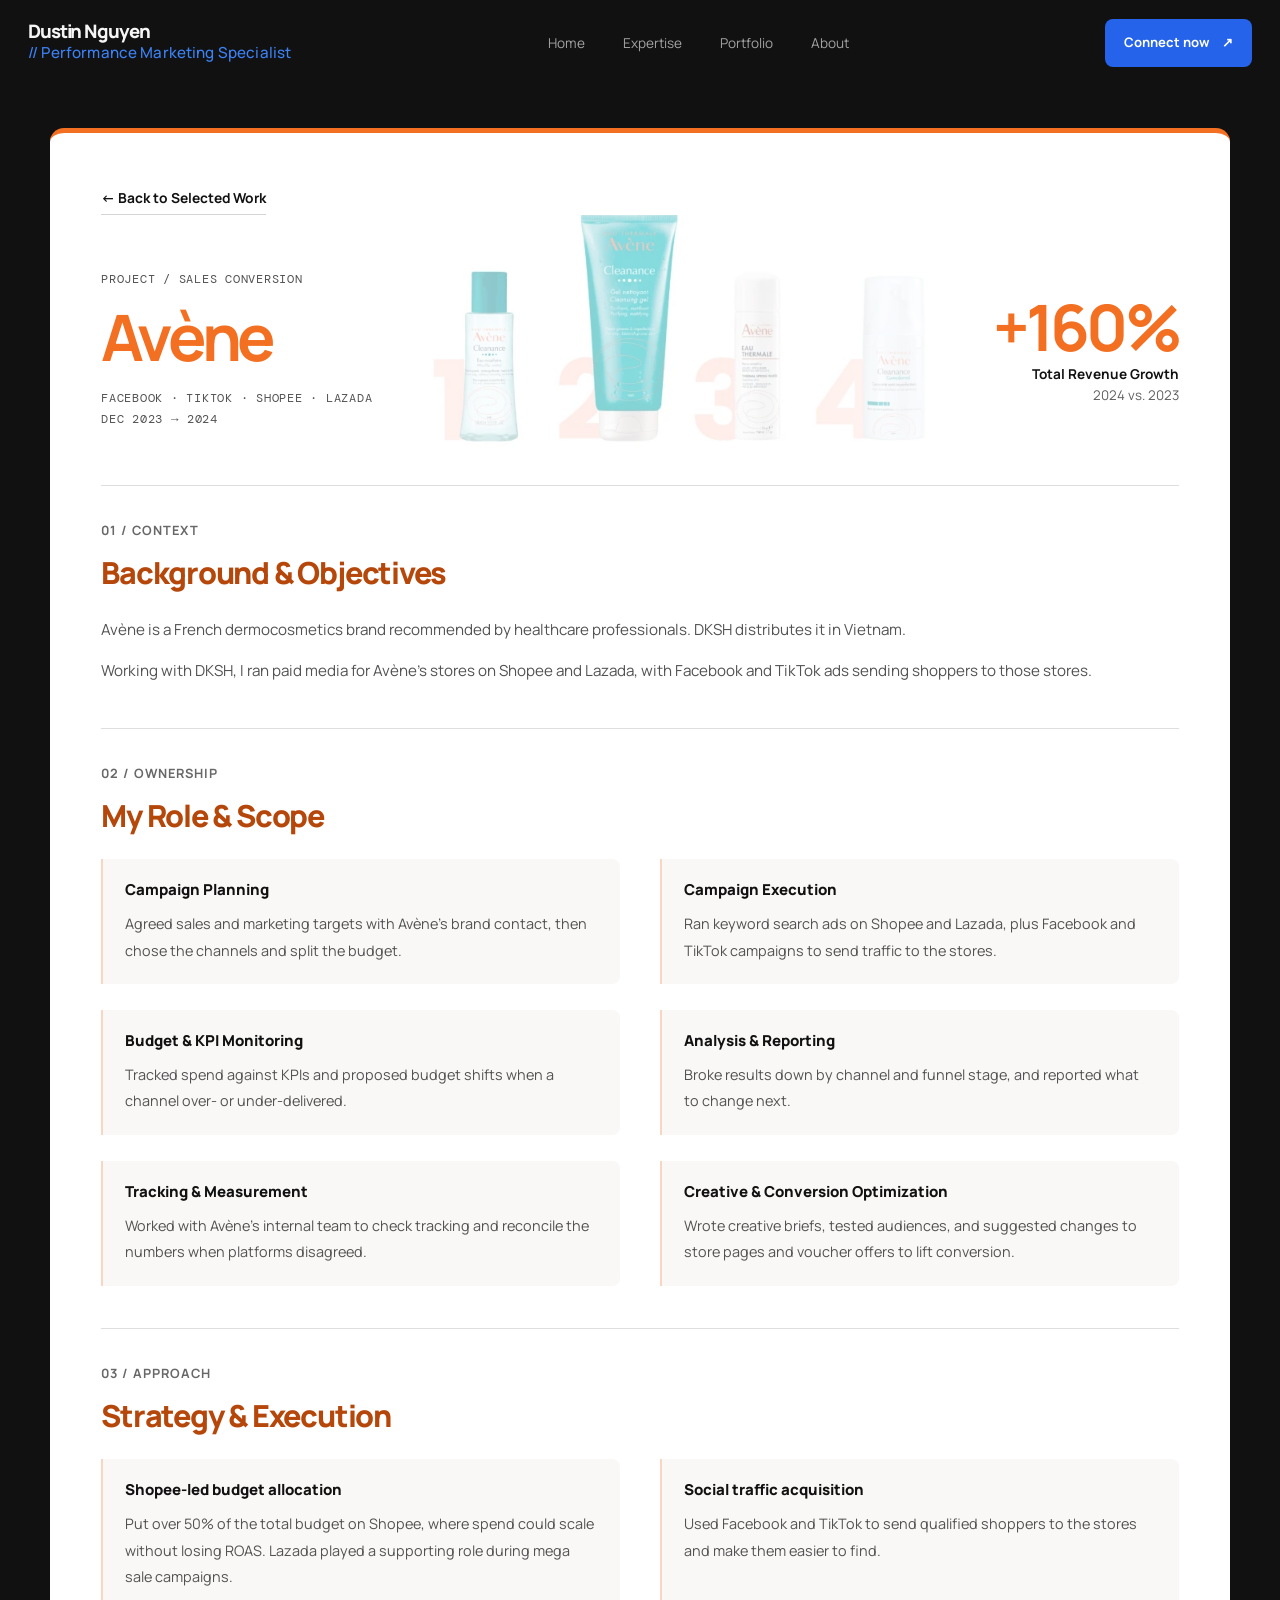
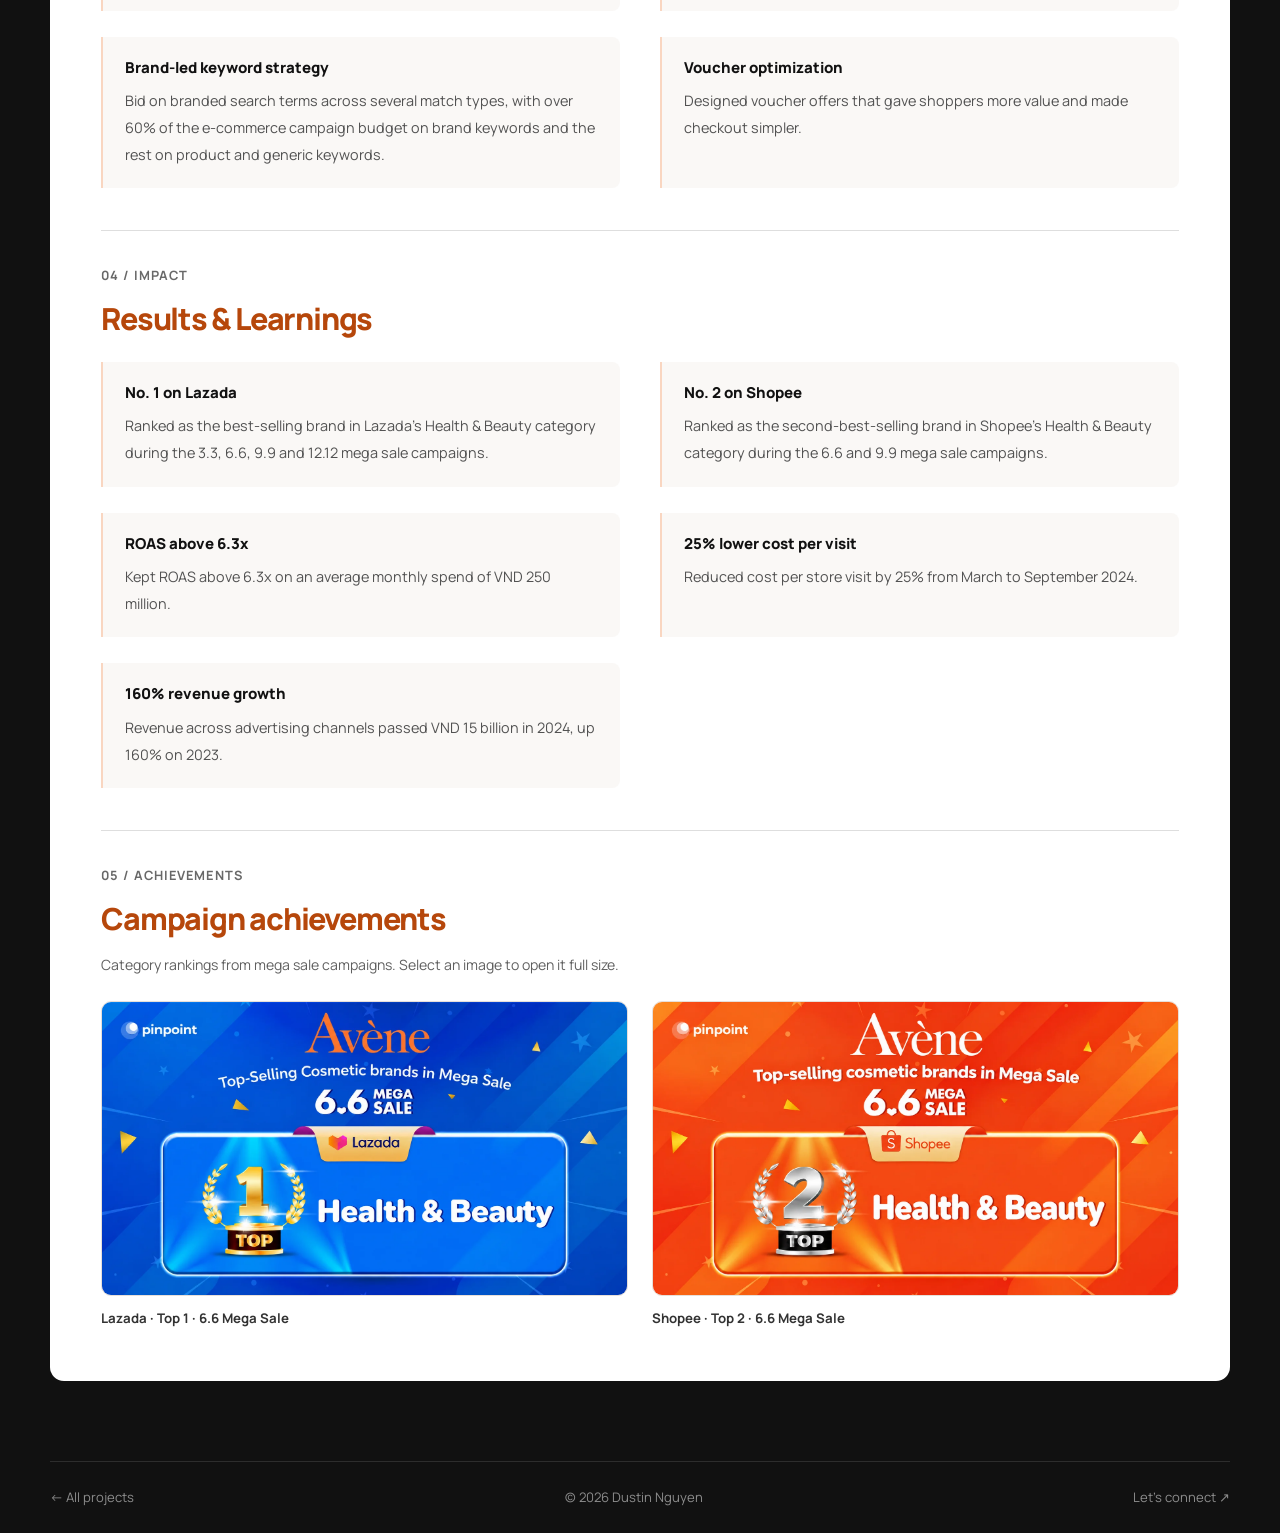
==== avene.html @ dd74b0dc "Add Upwork-safe work.html and Upwork view for case studies work.html mirrors the homepage without em" ====
<!DOCTYPE html>
<html lang="en">
<head>
  <meta charset="UTF-8" />
  <meta name="viewport" content="width=device-width, initial-scale=1.0" />
  <meta name="description" content="Avène sales conversion case study: +160% revenue growth in 2024 vs. 2023 across Facebook, TikTok, Shopee and Lazada." />
  <link rel="canonical" href="https://dustinnguyen3301.github.io/Performance-Marketing-Portfolio/avene.html" />
  <link rel="icon" href="favicon.svg" type="image/svg+xml" />
  <link rel="apple-touch-icon" href="apple-touch-icon.png" />
  <meta property="og:type" content="article" />
  <meta property="og:site_name" content="Dustin Nguyen | Performance Marketing Portfolio" />
  <meta property="og:title" content="Avène Case Study | Dustin Nguyen" />
  <meta property="og:description" content="Avène sales conversion case study: +160% revenue growth in 2024 vs. 2023 across Facebook, TikTok, Shopee and Lazada." />
  <meta property="og:url" content="https://dustinnguyen3301.github.io/Performance-Marketing-Portfolio/avene.html" />
  <meta property="og:image" content="https://dustinnguyen3301.github.io/Performance-Marketing-Portfolio/og-image.png" />
  <meta property="og:image:width" content="1200" />
  <meta property="og:image:height" content="630" />
  <meta property="og:image:alt" content="Dustin Nguyen, Performance Marketing Specialist" />
  <meta name="twitter:card" content="summary_large_image" />
  <title>Avène Case Study | Dustin Nguyen</title>
  <link rel="preconnect" href="https://fonts.googleapis.com">
  <link rel="preconnect" href="https://fonts.gstatic.com" crossorigin>
  <link href="https://fonts.googleapis.com/css2?family=DM+Mono:wght@400;500&family=Manrope:wght@400;500;600;700;800&display=swap" rel="stylesheet">
  <link rel="stylesheet" href="style.css?v=18" />
</head>
<body class="case-page">
  <header class="site-header">
    <a class="brand" href="index.html#home" aria-label="Dustin Nguyen home">
      <span class="brand-name">Dustin Nguyen</span>
      <span class="brand-role">// Performance Marketing Specialist</span>
    </a>

    <nav class="main-nav" aria-label="Main navigation">
      <a class="nav-link" href="index.html#home">Home</a>
      <a class="nav-link" href="index.html#expertise">Expertise</a>
      <a class="nav-link" href="index.html#work">Portfolio</a>
      <a class="nav-link" href="index.html#about">About</a>
    </nav>

    <a class="header-cta" href="index.html#contact">Connect now <span aria-hidden="true">↗</span></a>
    <button class="menu-toggle" aria-label="Toggle navigation" aria-expanded="false">
      <span></span><span></span>
    </button>
  </header>

<main class="section-wrap case-page-main">
<section class="case-study project-avene" id="case-avene" aria-labelledby="title-avene">
  <a class="case-back" href="index.html#work">← Back to Selected Work</a>
  <header class="case-header"><img class="avene-hero-background" src="[data-uri]" alt="" aria-hidden="true" /><div><p class="case-kicker">PROJECT / SALES CONVERSION</p><h1 id="title-avene">Avène</h1><p class="case-channels">FACEBOOK · TIKTOK · SHOPEE · LAZADA<br>DEC 2023 → 2024</p></div>
  <div class="case-result"><strong>+160%</strong><span>Total Revenue Growth</span><small>2024 vs. 2023</small></div></header>
  <div class="case-grid">
    <article><span class="case-number">01 / CONTEXT</span><h2>Background &amp; Objectives</h2>
      <p class="avene-copy">Avène is a French dermocosmetics brand recommended by healthcare professionals. DKSH distributes it in Vietnam.</p>
      <p class="avene-copy">Working with DKSH, I ran paid media for Avène’s stores on Shopee and Lazada, with Facebook and TikTok ads sending shoppers to those stores.</p>
    </article>
    <article><span class="case-number">02 / OWNERSHIP</span><h2>My Role &amp; Scope</h2>
      <dl class="project-roles">
        <div><dt>Campaign Planning</dt><dd>Agreed sales and marketing targets with Avène’s brand contact, then chose the channels and split the budget.</dd></div>
        <div><dt>Campaign Execution</dt><dd>Ran keyword search ads on Shopee and Lazada, plus Facebook and TikTok campaigns to send traffic to the stores.</dd></div>
        <div><dt>Budget &amp; KPI Monitoring</dt><dd>Tracked spend against KPIs and proposed budget shifts when a channel over- or under-delivered.</dd></div>
        <div><dt>Analysis &amp; Reporting</dt><dd>Broke results down by channel and funnel stage, and reported what to change next.</dd></div>
        <div><dt>Tracking &amp; Measurement</dt><dd>Worked with Avène’s internal team to check tracking and reconcile the numbers when platforms disagreed.</dd></div>
        <div><dt>Creative &amp; Conversion Optimization</dt><dd>Wrote creative briefs, tested audiences, and suggested changes to store pages and voucher offers to lift conversion.</dd></div>
      </dl>
    </article>
    <article><span class="case-number">03 / APPROACH</span><h2>Strategy &amp; Execution</h2>
      <dl class="project-points">
        <div><dt>Shopee-led budget allocation</dt><dd>Put over 50% of the total budget on Shopee, where spend could scale without losing ROAS. Lazada played a supporting role during mega sale campaigns.</dd></div>
        <div><dt>Social traffic acquisition</dt><dd>Used Facebook and TikTok to send qualified shoppers to the stores and make them easier to find.</dd></div>
        <div><dt>Brand-led keyword strategy</dt><dd>Bid on branded search terms across several match types, with over 60% of the e-commerce campaign budget on brand keywords and the rest on product and generic keywords.</dd></div>
        <div><dt>Voucher optimization</dt><dd>Designed voucher offers that gave shoppers more value and made checkout simpler.</dd></div>
      </dl>
    </article>
    <article><span class="case-number">04 / IMPACT</span><h2>Results &amp; Learnings</h2>
      <dl class="project-points">
        <div><dt>No. 1 on Lazada</dt><dd>Ranked as the best-selling brand in Lazada’s Health &amp; Beauty category during the 3.3, 6.6, 9.9 and 12.12 mega sale campaigns.</dd></div>
        <div><dt>No. 2 on Shopee</dt><dd>Ranked as the second-best-selling brand in Shopee’s Health &amp; Beauty category during the 6.6 and 9.9 mega sale campaigns.</dd></div>
        <div><dt>ROAS above 6.3x</dt><dd>Kept ROAS above 6.3x on an average monthly spend of VND 250 million.</dd></div>
        <div><dt>25% lower cost per visit</dt><dd>Reduced cost per store visit by 25% from March to September 2024.</dd></div>
        <div><dt>160% revenue growth</dt><dd>Revenue across advertising channels passed VND 15 billion in 2024, up 160% on 2023.</dd></div>
      </dl>
    </article>
  </div>
  <section class="achievement-section" aria-labelledby="achievement-title">
    <span class="case-number">05 / ACHIEVEMENTS</span><h2 id="achievement-title">Campaign achievements</h2>
    <p class="achievement-intro">Category rankings from mega sale campaigns. Select an image to open it full size.</p>
    <div class="achievement-grid">
      <figure class="achievement-item">
        <div class="achievement-frame">
          <a href="avene-lazada-en.webp"
             target="_blank"
             rel="noopener noreferrer">
            <img src="avene-lazada-en.webp" width="1600" height="895"
                 alt="Avène, Lazada Top 1, Health &amp; Beauty, 6.6 Mega Sale"
                 loading="lazy">
          </a>
        </div>
      <figcaption>Lazada · Top 1 · 6.6 Mega Sale</figcaption>
      </figure>

      <figure class="achievement-item">
        <div class="achievement-frame">
          <a href="avene-shopee-en.webp"
             target="_blank"
             rel="noopener noreferrer">
            <img src="avene-shopee-en.webp" width="1600" height="895"
                 alt="Avène, Shopee Top 2, Health &amp; Beauty, 6.6 Mega Sale"
                 loading="lazy">
          </a>
        </div>
        <figcaption>Shopee · Top 2 · 6.6 Mega Sale</figcaption>
    </figure>
    </div>
  </section>
</section>
</main>
<footer class="site-footer section-wrap"><a href="index.html#work">← All projects</a><span>© <span id="year">2026</span> Dustin Nguyen</span><a href="index.html#contact">Let’s connect ↗</a></footer>
  <script>
    const toggle = document.querySelector('.menu-toggle');
    const nav = document.querySelector('.main-nav');
    toggle?.addEventListener('click', () => {
      const open = nav.classList.toggle('is-open');
      toggle.setAttribute('aria-expanded', String(open));
    });
    nav?.querySelectorAll('a').forEach(link => link.addEventListener('click', () => {
      nav.classList.remove('is-open');
      toggle?.setAttribute('aria-expanded', 'false');
    }));
    document.querySelector('#year').textContent = new Date().getFullYear();
  </script>
  <script>
    // Upwork view: opened from work.html, so keep visitors on pages without contact details.
    (() => {
      let upwork = new URLSearchParams(location.search).get('view') === 'upwork';
      try { if (upwork) sessionStorage.setItem('view', 'upwork'); else upwork = sessionStorage.getItem('view') === 'upwork'; } catch (e) {}
      if (!upwork) return;
      document.querySelectorAll('a[href^="index.html"]').forEach(a => {
        const hash = a.getAttribute('href').split('#')[1] || 'home';
        if (hash === 'contact') a.remove(); else a.setAttribute('href', 'work.html#' + hash);
      });
    })();
  </script>
</body>
</html>
---- style.css ----
/* =========================================================
   Minimalist Digital Marketing Portfolio
   Palette: Monochrome + Electric Blue
   ========================================================= */
:root {
  --bg: #111111;
  --surface: #1b1b1b;
  --surface-2: #262626;
  --text: #F5F5F5;
  --muted: #A3A3A3;
  --line: rgba(245, 245, 245, .12);
  --accent: #2563EB;
  --accent-bright: #3B82F6;
  --font: "Manrope", sans-serif;
  --mono: "DM Mono", monospace;
  --container: 1180px;
  /* Case study pages (light cards) */
  --case-text: #111111;
  --case-body: #525252;
  --case-meta: #606060;
  --case-label: #686868;
  --case-strong: #333333;
  --case-line: #dedede;
  --case-tint: #fafafa;
  --case-frame-line: #e7dfd9;
}
* { box-sizing: border-box; }
html { scroll-behavior: smooth; scroll-padding-top: 90px; }
body {
  margin: 0; background: var(--bg); color: var(--text);
  font-family: var(--font); line-height: 1.65; -webkit-font-smoothing: antialiased;
}
a { color: inherit; text-decoration: none; }
button { font: inherit; }
::selection { background: var(--accent); color: #fff; }
.section-wrap { width: min(var(--container), calc(100% - 56px)); margin-inline: auto; }

/* Header */
.site-header {
  width: min(1360px, calc(100% - 56px)); margin: 0 auto;
  min-height: 86px; display: flex; align-items: center; justify-content: space-between; gap: 28px;
}
.brand { display: inline-flex; flex-direction: column; line-height: 1.15; flex-shrink: 0; }
.brand-name { font-size: 1.16rem; font-weight: 800; letter-spacing: -.06em; }
.brand-role { font-family: var(--font); font-size: 0.95rem; color: var(--accent-bright); letter-spacing: .04em; }
.main-nav { display: flex; align-items: center; gap: 8px; }
.nav-link { color: var(--muted); font-size: .85rem; padding: 10px 15px; border-radius: 9px; transition: .2s ease; }
.nav-link:hover, .nav-link.active { color: var(--text); background: var(--surface-2); }
.header-cta { display: inline-flex; align-items: center; gap: 12px; background: var(--accent); color: #fff; font-size: .82rem; font-weight: 700; padding: 13px 19px; border-radius: 8px; transition: .2s ease; }
.header-cta:hover, .button-primary:hover { background: var(--accent-bright); transform: translateY(-2px); }
.menu-toggle { display: none; background: transparent; border: 1px solid var(--line); border-radius: 8px; padding: 10px; }
.menu-toggle span { display: block; width: 20px; height: 2px; background: var(--text); margin: 4px; }

/* Hero */
.hero { min-height: 650px; display: grid; grid-template-columns: 1.08fr .92fr; align-items: center; gap: 54px; padding-block: 72px 90px; position: relative; }
.hero-content { position: relative; z-index: 1; min-width: 0; container-type: inline-size; }
.availability { display: inline-flex; align-items: center; gap: 9px; border: 1px solid rgba(37,99,235,.45); color: #93B4FF; background: rgba(37,99,235,.10); border-radius: 999px; padding: 8px 14px; font: 500 .8rem var(--mono); margin-bottom: 28px; }
.status-dot { width: 7px; height: 7px; background: var(--accent-bright); border-radius: 50%; box-shadow: 0 0 12px var(--accent); }
.eyebrow { font: 500 .78rem var(--mono); letter-spacing: .12em; color: var(--muted); margin: 0 0 18px; }
/* Font is capped by the column width (13cqi) so the headline always stays on two lines. */
.hero h1 { font-size: min(clamp(3.6rem, 7.4vw, 6.5rem), 13cqi); line-height: .99; letter-spacing: -.075em; margin: 0; font-weight: 800; }
.accent { color: var(--accent-bright); }
.hero-copy { color: var(--muted); max-width: 580px; font-size: 1rem; line-height: 1.9; margin: 28px 0 30px; }
.hero-actions { display: flex; flex-wrap: wrap; gap: 12px; }
.button { display: inline-flex; align-items: center; justify-content: center; gap: 13px; border-radius: 8px; padding: 14px 20px; font-size: .86rem; font-weight: 700; transition: .2s ease; }
.button-primary { background: var(--accent); color: #fff; }
.button-secondary { border: 1px solid var(--line); color: var(--text); }
.button-secondary:hover { background: var(--surface-2); border-color: rgba(245,245,245,.28); }
.hero-meta { display: flex; align-items: center; gap: 12px; margin-top: 45px; color: #8c8c8c; font: .74rem var(--mono); letter-spacing: .07em; }
.meta-line { height: 1px; width: 35px; background: var(--line); }

/* Experience dashboard */
.hero-visual { position: relative; min-width: 0; overflow: hidden; border: 1px solid var(--line); border-radius: 18px; background: radial-gradient(ellipse at 90% 0%, rgba(37,99,235,.20), transparent 55%), #151515; }
.visual-grid { position: absolute; inset: 0; pointer-events: none; background-image: linear-gradient(rgba(255,255,255,.035) 1px, transparent 1px), linear-gradient(90deg, rgba(255,255,255,.035) 1px, transparent 1px); background-size: 48px 48px; mask-image: linear-gradient(to bottom, black, transparent 95%); }
.experience-panel { padding: clamp(22px, 2.5vw, 34px); }
.experience-panel > :not(.visual-grid) { position: relative; z-index: 1; }
.experience-heading { display: flex; align-items: center; gap: 10px; }
.experience-heading h2 { margin: 0; font: 500 .76rem/1.6 var(--mono); letter-spacing: .09em; text-transform: uppercase; color: #b9c7e1; }
.experience-status { width: 6px; height: 6px; border-radius: 50%; background: var(--accent-bright); box-shadow: 0 0 14px #3b82f680; flex-shrink: 0; }
.experience-stats { margin: 30px 0 24px; display: grid; grid-template-columns: 1fr 1fr; }
.experience-stats dt { color: #b4b4b4; font-size: .84rem; line-height: 1.5; }
.experience-stats dd { margin: 0; font-weight: 800; letter-spacing: -.06em; line-height: 1.15; }
.experience-budget { grid-column: 1 / -1; padding-bottom: 28px; border-bottom: 1px solid var(--line); }
.experience-budget dd { display: flex; flex-wrap: wrap; align-items: baseline; gap: 8px; margin-top: 12px; }
.experience-currency { font: 500 .82rem var(--mono); letter-spacing: .02em; color: #b4b4b4; }
.experience-budget-value { font-size: clamp(3.8rem, 6vw, 5.3rem); }
.experience-plus { color: var(--accent-bright); }
.experience-period { color: #b4b4b4; font-size: .85rem; font-weight: 500; letter-spacing: 0; }
.experience-stat { min-width: 0; padding: 24px 20px 0 0; display: flex; flex-direction: column; }
.experience-stat + .experience-stat { border-left: 1px solid var(--line); padding-left: 24px; padding-right: 0; }
.experience-stat dt { min-height: 2.9em; }
.experience-stat dd { font-size: clamp(2.6rem, 4vw, 3.3rem); margin-top: 8px; }
.experience-stat p { color: var(--muted); font-size: .9rem; line-height: 1.7; margin: 10px 0 0; }
.experience-industries { display: flex; flex-wrap: wrap; gap: 7px; }
.experience-industries span { padding: 5px 9px; border: 1px solid #ffffff1f; background: #ffffff04; border-radius: 5px; color: #b4b4b4; font: .74rem/1.5 var(--mono); }
.experience-footer { display: flex; flex-wrap: wrap; justify-content: space-between; align-items: center; gap: 12px; border-top: 1px solid var(--line); padding-top: 20px; margin-top: 24px; }
.experience-footer > span { color: #8c8c8c; font: .74rem/1.8 var(--mono); letter-spacing: .02em; }
.experience-footer a { color: #93b4ff; font-size: .82rem; font-weight: 700; }
.experience-footer a:hover { text-decoration: underline; text-underline-offset: 4px; }

/* Metrics strip */
.metrics { display: grid; grid-template-columns: repeat(4, 1fr); border-block: 1px solid var(--line); padding-block: 25px; }
.metric { display: flex; align-items: center; gap: 16px; padding: 8px 20px; border-right: 1px solid var(--line); }
.metric:first-child { padding-left: 0; }.metric:last-child { border: 0; }
.metric-number { color: var(--accent-bright); font: .82rem var(--mono); }
.metric-label { color: #D4D4D4; font-size: .86rem; line-height: 1.45; }

/* Sections */
.content-section { padding-block: 120px; }
.section-heading { margin-bottom: 42px; }
.section-heading h2, .about-section h2, .contact-section h2 { font-size: clamp(2.7rem, 5vw, 4.5rem); line-height: 1.06; letter-spacing: -.07em; margin: 0; }
.section-heading-row { display: flex; justify-content: space-between; align-items: end; gap: 30px; }
.section-intro { max-width: 340px; color: var(--muted); font-size: .9rem; margin: 0 0 5px; }
.expertise-grid { display: grid; grid-template-columns: repeat(2, 1fr); gap: 14px; }
.expertise-card { position: relative; min-height: 220px; border: 1px solid var(--line); border-radius: 12px; padding: 27px; background: linear-gradient(145deg, #191919, #131313); transition: .25s ease; }
.expertise-card:hover { border-color: rgba(37,99,235,.65); transform: translateY(-3px); }
.card-index { font: .76rem var(--mono); color: var(--accent-bright); letter-spacing: .08em; }
.expertise-card h3 { font-size: 1.28rem; margin: 22px 0 8px; letter-spacing: -.04em; }
.expertise-card p { color: var(--muted); font-size: .95rem; max-width: 440px; margin: 0; }
.card-arrow { position: absolute; top: 24px; right: 26px; color: #777; }

/* Portfolio work */
.work-grid { display: grid; grid-template-columns: 1fr 1fr; gap: 18px; }
.work-card { min-width: 0; }
.work-art { min-height: 300px; border-radius: 12px; padding: 24px; display: flex; flex-direction: column; justify-content: space-between; overflow: hidden; }
.art-blue { background: var(--accent); color: #fff; }
.art-gray { background: #E5E5E5; color: #111; }
.art-kicker, .art-foot { font: .74rem var(--mono); letter-spacing: .09em; }
.art-big { font-size: clamp(2.5rem, 5vw, 4.7rem); line-height: .95; letter-spacing: -.08em; font-weight: 800; }
.art-big em { font-family: Georgia, serif; font-weight: 400; }
.art-star { float: right; font-size: 2rem; }
.work-details { display: flex; justify-content: space-between; align-items: start; gap: 18px; padding: 18px 2px; }
.work-details h3 { font-size: 1rem; margin: 0 0 4px; }.work-details p { color: var(--muted); font-size: .86rem; margin: 0; }
.work-tag { color: var(--muted); border: 1px solid var(--line); border-radius: 5px; padding: 5px 8px; white-space: nowrap; font: .72rem var(--mono); }
.note { color: #777; font-size: .82rem; margin-top: 12px; }

/* About and contact */
.about-section { display: grid; grid-template-columns: 1fr 1fr; gap: 60px; align-items: center; border-top: 1px solid var(--line); padding-block: 100px; }
.about-copy { color: var(--muted); font-size: 1rem; line-height: 1.9; max-width: 540px; }
.contact-section { text-align: center; padding-block: 100px 120px; border-top: 1px solid var(--line); }
.contact-section .eyebrow { margin-bottom: 20px; }.contact-section .button { margin-top: 30px; }
.site-footer { display: flex; justify-content: space-between; align-items: center; gap: 20px; padding-block: 25px; border-top: 1px solid var(--line); color: #8c8c8c; font-size: .82rem; }
.back-top { color: var(--muted); }.back-top:hover { color: var(--accent-bright); }

/* Responsive */
@media (max-width: 900px) {
  .site-header { gap: 14px; }
  .main-nav { gap: 0; }.nav-link { padding-inline: 10px; }
  .hero { grid-template-columns: 1fr; gap: 38px; padding-block: 60px 70px; }
  .experience-panel { width: 100%; max-width: 620px; }
  .hero h1 { font-size: min(clamp(3.7rem, 10vw, 6rem), 13cqi); }
  .metrics { grid-template-columns: repeat(2, 1fr); }
  .metric:nth-child(2) { border-right: 0; }.metric:nth-child(-n+2) { border-bottom: 1px solid var(--line); }
  .metric { padding: 18px; }.metric:first-child { padding-left: 18px; }
}
@media (max-width: 640px) {
  .section-wrap, .site-header { width: calc(100% - 36px); }
  .site-header { min-height: 72px; }
  .header-cta { display: none; }
  .menu-toggle { display: block; cursor: pointer; }
  .main-nav { display: none; position: absolute; z-index: 20; top: 65px; left: 18px; right: 18px; padding: 10px; background: #1a1a1a; border: 1px solid var(--line); border-radius: 12px; flex-direction: column; align-items: stretch; }
  .main-nav.is-open { display: flex; }.nav-link { padding: 12px; }
  .hero { padding-block: 50px 60px; gap: 32px; }
  .availability { margin-bottom: 22px; }
  .hero h1 { font-size: min(clamp(3.1rem, 14vw, 4.8rem), 13cqi); }
  .hero-copy { font-size: .9rem; margin-block: 22px; }
  .hero-meta { margin-top: 30px; font-size: .72rem; }
  .experience-panel { padding: 22px; }
  .experience-stat + .experience-stat { padding-left: 18px; }
  .metrics { width: 100%; padding-inline: 18px; }
  .metric { gap: 10px; padding: 15px 8px; }.metric:first-child { padding-left: 8px; }
  .content-section { padding-block: 78px; }
  .section-heading-row { display: block; }.section-intro { margin-top: 24px; }
  .expertise-grid, .work-grid { grid-template-columns: 1fr; }
  .expertise-card { min-height: 190px; padding: 23px; }
  .work-art { min-height: 260px; }
  .about-section { grid-template-columns: 1fr; gap: 24px; padding-block: 75px; }
  .contact-section { padding-block: 75px 90px; }
  .site-footer { flex-wrap: wrap; }.site-footer > span { order: 3; width: 100%; }
}
@media (prefers-reduced-motion: reduce) {
  html { scroll-behavior: auto; }
  *, *::before, *::after { transition-duration: .01ms !important; animation-duration: .01ms !important; }
}


/* Selected Work: categorized project rows */
.work-categories { display: flex; flex-direction: column; gap: 42px; }
.work-category { min-width: 0; }
.project-avene + .project-logitech { margin-top: 24px; }
.work-category-title {
  margin: 0 0 18px;
  color: var(--text);
  font-size: clamp(1.25rem, 2.2vw, 1.75rem);
  line-height: 1.25;
  letter-spacing: -.045em;
  font-weight: 800;
}
.project-row {
  display: grid;
  grid-template-columns: minmax(180px, 1.05fr) minmax(230px, 1.35fr) minmax(145px, .75fr) 24px;
  align-items: center;
  gap: 24px;
  min-height: 142px;
  padding: 26px 24px;
  background: #111111;
  color: #F5F5F5;
  border: 1px solid rgba(245,245,245,.09);
  border-radius: 10px;
  transition: border-color .2s ease, transform .2s ease, background .2s ease;
}
.project-row:hover { border-color: rgba(37,99,235,.65); transform: translateY(-2px); }
.project-brand { min-width: 0; }
.project-name {
  display: block;
  font-size: clamp(1.8rem, 3vw, 2.8rem);
  font-weight: 800;
  line-height: 1.05;
  letter-spacing: -.065em;
  overflow-wrap: anywhere;
}
.project-summary h4 { margin: 0 0 7px; font-size: 1.08rem; line-height: 1.35; font-weight: 800; }
.project-summary p {
  margin: 0;
  color: #A3A3A3;
  font: .78rem/1.7 var(--mono);
  letter-spacing: .06em;
}
.project-metric {
  display: flex;
  flex-direction: column;
  align-items: flex-end;
  justify-content: center;
  gap: 4px;
  min-width: 0;
  text-align: right;
}
.project-metric__value {
  font-size: clamp(2rem, 3.5vw, 3.25rem);
  font-weight: 800;
  line-height: 1;
  letter-spacing: -.065em;
  white-space: nowrap;
  color: #F5F5F5;
  font-variant-numeric: tabular-nums;
}
.project-metric__label {
  color: #A3A3A3;
  font: 600 .78rem/1.4 var(--mono);
  letter-spacing: .06em;
  text-transform: uppercase;
}
.project-metric__period { color: #737373; font-size: .8rem; line-height: 1.4; }
.project-arrow { justify-self: end; color: #F5F5F5; font-size: 1.5rem; transition: color .2s ease, transform .2s ease; }
.project-row:hover .project-arrow { color: var(--accent-bright); transform: translate(2px, -2px); }

/* Selected Work responsive behavior */
@media (max-width: 900px) {
  .project-row {
    grid-template-columns: minmax(150px, .9fr) minmax(190px, 1.2fr) minmax(120px, .7fr) 20px;
    gap: 16px;
    padding: 22px 18px;
  }
}
@media (max-width: 640px) {
  .work-categories { gap: 34px; }
  .work-category-title { margin-bottom: 14px; }
  .project-row {
    grid-template-columns: 1fr auto;
    gap: 16px 12px;
    padding: 20px;
  }
  .project-brand { grid-column: 1; grid-row: 1; }
  .project-summary { grid-column: 1 / -1; grid-row: 2; }
  .project-metric { grid-column: 1; grid-row: 3; align-items: flex-start; text-align: left; }
  .project-arrow { grid-column: 2; grid-row: 1; }
  .project-metric__value { font-size: 2.35rem; }
  .project-metric__label, .project-metric__period { text-align: left; }
}

/* Project themes, shared by the overview and case studies.
   --brand-color: brand accent (overview rows, case title, rules)
   --brand-title / --brand-heading: text-safe variants used on case pages
   --brand-rule: 25% brand tint for card left borders
   --brand-tint: card / frame background
   --frame-ratio: aspect ratio of achievement screenshots */
.project-avene { --brand-color: #F36F21; --brand-heading: #b6470b; --brand-rule: #f36f2140; --brand-tint: #faf8f6; --frame-ratio: 1677 / 938; }
.project-logitech { --brand-color: #111111; --brand-heading: #111111; --brand-rule: #11111140; --frame-ratio: 16 / 9; }
.project-homecredit { --brand-color: #E31E24; --brand-title: #b51420; --brand-heading: #b51420; --brand-rule: #e31e2440; --brand-wash: #fff5f5; --frame-ratio: 4 / 3; }
.project-row { background: #FFFFFF; color: #111111; border-color: #FFFFFF; grid-template-columns: minmax(150px,1fr) minmax(180px,1.2fr) minmax(145px,.8fr) auto; }
.project-row .project-name, .project-row .project-metric__value, .project-row .project-arrow { color: var(--brand-color); }
.project-row .project-summary p, .project-row .project-metric__label { color: var(--case-body); }
.project-row .project-metric__period { color: var(--case-meta); }
.project-row:hover { border-color: var(--brand-color); box-shadow: 0 8px 26px #0002; }
.project-arrow { display: inline-flex; align-items: center; gap: 8px; font-size: .84rem; font-weight: 800; white-space: nowrap; }
.project-arrow span { font-size: 1.15rem; }
.project-row:hover .project-arrow { color: var(--brand-color); transform: translateY(2px); }
a:focus-visible, button:focus-visible, summary:focus-visible { outline: 3px solid var(--accent); outline-offset: 5px; }
.case-studies { display: grid; gap: 36px; padding-bottom: 100px; }
.case-study { min-width: 0; background: #FFFFFF; color: var(--case-text); border-radius: 14px; padding: clamp(24px,4vw,52px); border-top: 5px solid var(--brand-color); scroll-margin-top: 24px; }
.case-back { display: inline-block; font-size: .86rem; font-weight: 700; border-bottom: 1px solid #d4d4d4; padding-bottom: 4px; }
.case-back:hover { border-color: var(--brand-color); }
.case-header { display: flex; justify-content: space-between; gap: 32px; align-items: center; padding-block: 38px 24px; }
.case-kicker, .case-channels { font: .78rem/1.7 var(--mono); letter-spacing: .06em; color: var(--case-body); }
.case-number { font: 700 .8rem/1.7 var(--font); letter-spacing: .08em; color: var(--case-label); }
.case-header h1 { color: var(--brand-title, var(--brand-color)); font-size: clamp(2.7rem,5vw,4.6rem); line-height: 1.05; letter-spacing: -.065em; margin: 10px 0 18px; overflow-wrap: anywhere; }
.case-result { display: flex; flex-direction: column; text-align: right; flex-shrink: 0; }
.case-result strong { color: var(--brand-title, var(--brand-color)); font-size: clamp(2.6rem,5vw,4.3rem); line-height: 1.1; letter-spacing: -.06em; }
.case-result span { font-size: .85rem; font-weight: 700; }
.case-result small { color: var(--case-meta); }
.case-status { background: #f5f5f5; color: var(--case-body); padding: 12px 16px; border-radius: 6px; font-size: .84rem; margin: 0 0 30px; }
.case-grid { display: grid; grid-template-columns: minmax(0, 1fr); gap: 42px; }
.case-grid article { min-width: 0; border-top: 1px solid var(--case-line); padding-top: 30px; }
.case-grid h2, .achievement-section h2 { margin: 12px 0 24px; font-size: clamp(1.4rem, 2.5vw, 1.9rem); font-weight: 800; line-height: 1.25; letter-spacing: -.04em; color: var(--brand-heading, var(--case-text)); }
.case-placeholder { color: var(--case-meta); font-size: .92rem; margin: 0; }
.case-evidence { margin-top: 30px; padding-top: 20px; border-top: 1px solid var(--case-line); }
.case-evidence summary { cursor: pointer; font-size: .9rem; font-weight: 700; }
.case-evidence p { margin-top: 16px; }
@media (max-width: 1000px) and (min-width: 641px) {
 .project-row { grid-template-columns: 1fr 1.2fr .8fr; }
 .project-arrow { grid-column: 2 / -1; justify-self: end; }
}
@media (max-width: 640px) {
 .project-row { grid-template-columns: 1fr auto; }
 .project-arrow { grid-column: 2; grid-row: 3; align-self: end; }
 .case-header { flex-direction: column; align-items: flex-start; gap: 16px; padding-top: 28px; }
 .case-result { text-align: left; }
 .case-grid { gap: 30px; }
 .case-studies { padding-bottom: 70px; }
}

/* Standalone project pages share the portfolio theme and navigation. */
.case-page-main { padding-block: 42px 80px; }
.case-page .case-study { min-height: 65vh; }
@media (max-width: 640px) { .case-page-main { padding-block: 24px 50px; } }

/* Case study content: role/approach cards, key learning, achievements. */
.project-roles, .project-points { display: grid; grid-template-columns: repeat(2, minmax(0, 1fr)); gap: 26px 40px; margin: 0; }
.project-roles > div, .project-points > div { min-width: 0; padding: 20px 22px; background: var(--brand-tint, var(--case-tint)); border-left: 2px solid var(--brand-rule); border-radius: 0 8px 8px 0; }
.project-roles dt, .project-points dt { color: var(--case-text); font-size: .94rem; font-weight: 800; line-height: 1.5; }
.project-roles dd, .project-points dd { color: var(--case-body); font-size: .9rem; line-height: 1.85; margin: 9px 0 0; }
.project-homecredit .project-points > div:last-child:nth-child(odd) { grid-column: 1 / -1; }
.key-learning { margin: 26px 0 0; padding: 18px 22px; background: var(--brand-wash); border-left: 3px solid var(--brand-heading); border-radius: 0 8px 8px 0; color: var(--case-strong); font-size: .92rem; line-height: 1.8; }
.key-learning strong { color: var(--brand-heading); }
.achievement-section { border-top: 1px solid var(--case-line); padding-top: 30px; margin-top: 42px; }
.achievement-intro { font-size: .88rem; line-height: 1.8; color: var(--case-meta); margin: -10px 0 24px; }
.achievement-grid { display: grid; grid-template-columns: repeat(2, minmax(0, 1fr)); gap: 28px; align-items: start; width: 100%; }
@media (min-width: 641px) { .project-avene .achievement-grid { gap: 24px; } }
.achievement-item { min-width: 0; margin: 0; }
.achievement-item figcaption { margin-top: 12px; font-size: .83rem; font-weight: 700; color: var(--case-strong); }
.achievement-frame { position: relative; aspect-ratio: var(--frame-ratio); background: var(--brand-tint, var(--case-tint)); border: 1px solid var(--case-frame-line); border-radius: 10px; overflow: hidden; }
.achievement-frame a { position: absolute; inset: 0; display: block; }
/* Avène screenshots are centred in a grid frame (keeps their original pixel rendering). */
.project-avene .achievement-frame { display: grid; place-items: center; }
.project-avene .achievement-frame a { position: static; width: 100%; height: 100%; }
.achievement-frame a:focus-visible { outline-offset: -3px; } /* the frame clips overflow, so draw the ring inside */
.achievement-frame img { display: block; width: 100%; height: 100%; object-fit: contain; }
@media (max-width: 640px) {
  .project-roles, .project-points, .achievement-grid { grid-template-columns: minmax(0, 1fr); gap: 18px; }
  .project-logitech .achievement-grid { gap: 28px; }
  .project-roles > div, .project-points > div { padding: 18px; }
}

/* Avène: justified intro copy and the faded hero image behind the case header. */
.project-avene .avene-copy { max-width: none; color: var(--case-body); font-size: .95rem; line-height: 1.9; margin: 12px 0 0; text-align: justify; hyphens: auto; }
.project-avene .case-header { position: relative; isolation: isolate; overflow: hidden; min-height: 270px; padding: 36px 0; }
.project-avene .case-header > div { position: relative; z-index: 1; }
.project-avene .avene-hero-background { position: absolute; z-index: -1; pointer-events: none; width: 560px; max-width: none; height: auto; left: 55%; top: -120px; transform: translateX(-50%); clip-path: inset(0 0 37% 0); opacity: .55; }
.project-avene .case-header::after { content: ""; position: absolute; z-index: 0; inset: 0; pointer-events: none; background: linear-gradient(90deg, rgba(255,255,255,.9), rgba(255,255,255,.12) 40%, rgba(255,255,255,.12) 60%, rgba(255,255,255,.9)); }
@media (max-width: 640px) {
  .project-avene .avene-copy { text-align: left; }
  .project-avene .case-header { min-height: 300px; padding: 28px 0; }
  .project-avene .avene-hero-background { width: 440px; top: -50px; opacity: .14; }
}

/* Contact information and native modal chooser. */
.contact-intro { color: var(--muted); max-width: 480px; margin: 24px auto 0; font-size: .9rem; }
.contact-grid { display: grid; grid-template-columns: repeat(3, minmax(0,1fr)); gap: 14px; margin-top: 40px; text-align: left; }
.contact-card, .contact-option { min-width: 0; border: 1px solid var(--line); border-radius: 12px; padding: 24px; background: var(--surface); display: flex; flex-direction: column; gap: 12px; }
.contact-label { font: .76rem/1.6 var(--mono); letter-spacing: .08em; color: #93b4ff; }
.contact-card a, .contact-option a { font-size: .95rem; font-weight: 700; overflow-wrap: anywhere; }
.contact-card a:hover, .contact-option a:hover { color: #93b4ff; text-decoration: underline; text-underline-offset: 4px; }
.contact-card small, .contact-option small { color: var(--muted); font-size: .82rem; }
[data-pending] { color: var(--muted); font-size: .9rem; }
.contact-trigger { border: 0; cursor: pointer; }
.contact-dialog { width: min(560px, calc(100% - 36px)); max-height: calc(100dvh - 48px); overflow-y: auto; background: #151515; color: var(--text); border: 1px solid #ffffff29; border-radius: 18px; padding: 32px; text-align: left; box-shadow: 0 24px 90px #0008; }
.contact-dialog::backdrop { background: #000b; backdrop-filter: blur(5px); }
.contact-dialog h3 { font-size: clamp(1.5rem,4vw,2rem); line-height: 1.2; letter-spacing: -.04em; margin: 0; max-width: 390px; }
.contact-dialog #dialog-copy { color: var(--muted); font-size: .87rem; }
.dialog-close { position: absolute; right: 14px; top: 10px; border: 0; background: transparent; color: var(--muted); cursor: pointer; font-size: 1.7rem; padding: 0 8px; }
.contact-options { display: grid; gap: 12px; margin-top: 24px; }
.contact-dialog .eyebrow { padding-right: 25px; }
[hidden] { display: none !important; }
@media (max-width: 640px) { .contact-grid { grid-template-columns: 1fr; gap: 12px; margin-top: 28px; } .contact-dialog { padding: 28px 22px; } }

/* Contact refinement: quiet typography and three aligned information rows. */
.contact-section h2 { font-size: clamp(2.5rem,5vw,4rem); }
.contact-grid { display: flex; flex-direction: column; max-width: 640px; margin: 36px auto 0; gap: 0; }
.contact-card { display: grid; grid-template-columns: 100px minmax(0,1fr) auto; align-items: baseline; gap: 12px; padding: 19px 0; background: transparent; border: 0; border-bottom: 1px solid var(--line); border-radius: 0; }
.contact-card .contact-label { color: var(--muted); font-size: .76rem; }
.contact-card a { font-size: .9rem; font-weight: 500; line-height: 1.7; }
.contact-card small { font-size: .78rem; }
.contact-section .contact-trigger { margin-top: 32px; }
@media (max-width: 640px) {
 .contact-card { grid-template-columns: 76px minmax(0,1fr); gap: 8px 12px; padding-block: 17px; }
 .contact-card a { font-size: .8rem; }
 .contact-card small { grid-column: 2; }
}

/* About: portrait on the left, headline and biography on the right. */
.about-section { grid-template-columns: minmax(0,.65fr) minmax(0,1.35fr); gap: clamp(32px,5vw,72px); }
.about-portrait { position: relative; margin: 0; width: 100%; max-width: 440px; aspect-ratio: 4 / 5; border: 1px solid var(--line); border-radius: 16px; overflow: hidden; background: radial-gradient(ellipse at 50% 20%, #2563eb22, transparent 70%), #191919; }
.about-photo { width: 100%; height: 100%; display: block; object-fit: cover; object-position: center 35%; }
.portrait-placeholder { position: absolute; inset: 0; height: 100%; display: flex; flex-direction: column; align-items: center; justify-content: center; gap: 16px; color: var(--muted); font: .7rem var(--mono); }
.portrait-monogram { color: #3b82f655; font: 800 clamp(5rem,12vw,9rem)/1 var(--font); letter-spacing: -.08em; }
.about-content { min-width: 0; container-type: inline-size; }
/* Capped by the column width so "Responsibility · Integrity · Resilience" stays on one line on desktop. */
.about-section .about-content h2 { font-size: min(clamp(1.8rem,3.65vw,3rem), 6.3cqi); font-weight: 800; line-height: 1.14; letter-spacing: -.06em; }
.about-content .about-copy { margin: 26px 0 0; font-size: .97rem; line-height: 1.95; }
@media (max-width: 760px) {
 .about-section { grid-template-columns: 1fr; gap: 32px; }
 .about-portrait { max-width: 400px; }
 .about-section .about-content h2 { font-size: clamp(1.8rem,6.8vw,3rem); }
}

/* Academic background and featured certifications. */
.credentials-section { padding-bottom: 90px; display: grid; gap: 64px; }
.credentials-section h2 { margin: 0; font-size: clamp(1.9rem,3vw,2.5rem); line-height: 1.15; letter-spacing: -.05em; font-weight: 800; }
.credentials-section .eyebrow { margin-bottom: 12px; }
.education-card { display: flex; gap: 24px; align-items: center; padding: 28px; border: 1px solid var(--line); border-radius: 12px; margin-top: 26px; background: #171717; }
.education-mark { width: 72px; height: 72px; flex-shrink: 0; display: grid; place-items: center; color: #93b4ff; background: #2563eb15; border: 1px solid #3b82f640; border-radius: 12px; font: 700 1rem var(--mono); }
.credentials-section h3 { margin: 0; font-size: 1.1rem; line-height: 1.4; letter-spacing: -.025em; }
.education-card p { color: #d4d4d4; margin: 8px 0; font-size: .9rem; }
.credential-meta { display: block; font: .78rem/1.7 var(--mono); color: var(--muted); }
.certification-grid { display: grid; grid-template-columns: repeat(2,minmax(0,1fr)); gap: 18px; margin-top: 26px; }
.certification-card { min-width: 0; padding: 28px; border: 1px solid var(--line); border-radius: 12px; background: linear-gradient(145deg,#191919,#131313); }
.credential-tag { display: block; color: #93b4ff; font: .74rem/1.6 var(--mono); letter-spacing: .06em; margin-bottom: 28px; }
.certification-card p { margin: 9px 0 16px; color: var(--muted); font-size: .9rem; }
.more-certifications { margin-top: 24px; }
.more-certifications summary { list-style: none; cursor: pointer; width: fit-content; display: flex; gap: 22px; align-items: center; border: 1px solid var(--line); border-radius: 8px; padding: 12px 18px; color: var(--text); font-size: .8rem; font-weight: 700; }
.more-certifications summary::-webkit-details-marker { display: none; }
.more-certifications summary:hover { background: var(--surface-2); border-color: #ffffff45; }
.less-label { display: none; }
.more-certifications[open] .less-label { display: inline; }
.more-certifications[open] .more-label { display: none; }
.expand-icon { color: #93b4ff; font-size: 1.2rem; line-height: 1; }
.more-certifications[open] .expand-icon { transform: rotate(45deg); }
.additional-certifications { margin-top: 24px; border-top: 1px solid var(--line); }
.certification-entry { padding: 20px 0; border-bottom: 1px solid var(--line); }
.certification-entry h3 { font-size: .95rem; }
.certification-entry p { margin: 6px 0 0; font-size: .86rem; color: var(--muted); }
.credential-link { display: inline-block; color: #93b4ff; font: .8rem/1.7 var(--mono); letter-spacing: .02em; border-bottom: 1px solid transparent; transition: border-color .2s, color .2s; }
.credential-link:hover, .credential-link:focus-visible { color: #fff; border-bottom-color: currentColor; }
.certification-entry .credential-link { margin-top: 10px; }
@media (max-width:640px) { .credentials-section { gap: 44px; padding-bottom: 65px; } .education-card { padding: 22px; align-items: flex-start; gap: 16px; } .education-mark { width: 48px; height: 48px; font-size: .75rem; } .credentials-section h3 { font-size: 1rem; } .certification-grid { grid-template-columns: 1fr; gap: 14px; } .certification-card { padding: 24px; } }
/* Nhãn WHAT I DO, SELECTED WORK, ABOUT ME... */
.eyebrow {
  font-family: var(--font); /* Manrope: font không chân */
  font-size: 1.1rem;
  font-weight: 700;
  line-height: 1.5;
  letter-spacing: 0.055em;
}

/* Chức danh dưới tên Dustin Nguyen */
.brand-role {
  font-family: var(--font);
  font-size: 0.95rem;
  font-weight: 500;
  line-height: 1.5;
  letter-spacing: 0.01em;
}

/* Kích thước trên điện thoại */
@media (max-width: 640px) {
  .eyebrow {
    font-size: 1rem;
  }

  .brand-role {
    font-size: 0.78rem;
    max-width: 250px;
  }
}
.section-heading .eyebrow {
  font-family: "Manrope", sans-serif;
  font-size: 1.35rem; /* khoảng 22px */
  font-weight: 700;
  line-height: 1.5;
  letter-spacing: 0.04em;
  color: #b4b4b4;
}
.experience-industries {
  display: flex;
  flex-wrap: wrap;
  gap: 7px;
}
.work-category h3.work-category-title {
  font-family: "Manrope", sans-serif;
  font-size: 28px;
  font-weight: 800;
  line-height: 1.3;
  letter-spacing: -0.04em;
  text-transform: none;
  margin: 0 0 20px;
}

.work-category h3.work-category-title--finance {
  margin-top: 48px;
}
.project-homecredit + .project-homecredit {
  margin-top: 40px;
}

@media (max-width: 640px) {
  .project-homecredit + .project-homecredit {
    margin-top: 24px;
  }
}

/* ===== Homepage v2: hero intro, CTAs, results, platform strip, services, process, motion ===== */

/* 1 + 8: hero CTAs */
.button { cursor: pointer; border: 0; font-family: inherit; }
.button-secondary { border: 1px solid var(--line); background: transparent; }
.button-primary:hover { background: var(--accent-bright); }
.button-ghost { color: #b4b4b4; padding-inline: 8px; background: transparent; }
.button-ghost:hover { color: var(--text); }
.dialog-cv { margin-top: 18px; }

/* 2: headline results inside the experience panel */
.experience-results { margin: 0 0 22px; padding-top: 22px; border-top: 1px solid var(--line); }
.experience-results__label { margin: 0 0 12px; color: #b4b4b4; font-size: .84rem; }
.experience-results__grid { display: grid; grid-template-columns: repeat(3, 1fr); gap: 8px; }
.result-chip { display: flex; flex-direction: column; gap: 4px; padding: 12px; border: 1px solid #ffffff1f; border-radius: 10px; background: #ffffff05; transition: .2s ease; }
.result-chip:hover { border-color: rgba(59,130,246,.6); background: rgba(37,99,235,.08); }
.result-chip__value { font-size: clamp(1.4rem, 2.2vw, 1.8rem); font-weight: 800; letter-spacing: -.05em; color: var(--text); }
.result-chip__label { font: .68rem/1.4 var(--mono); color: #9a9a9a; letter-spacing: .02em; }
.result-chip__metric, .result-chip__brand { display: block; white-space: nowrap; }
.experience-stats { margin-bottom: 0; }
.experience-stat { padding-bottom: 22px; }

/* 6: platform strip */
.platform-strip { border-block: 1px solid var(--line); overflow: hidden; padding-block: 18px; mask-image: linear-gradient(90deg, transparent, #000 8%, #000 92%, transparent); }
.platform-track { display: flex; width: max-content; animation: platform-scroll 38s linear infinite; }
.platform-strip:hover .platform-track { animation-play-state: paused; }
.platform-list { display: flex; gap: 44px; padding: 0 22px; margin: 0; list-style: none; }
.platform-list li { font: 500 .86rem var(--mono); letter-spacing: .08em; color: #8c8c8c; text-transform: uppercase; white-space: nowrap; }
.platform-list li::before { content: "◆"; color: var(--accent-bright); font-size: .55rem; margin-right: 14px; vertical-align: 2px; }
.platform-list li.is-tool { color: #93b4ff; }
@keyframes platform-scroll { to { transform: translateX(-50%); } }

/* 4: service cards */
.service-card { display: flex; flex-direction: column; }
.service-label { margin: 22px 0 8px !important; font: .72rem var(--mono) !important; color: #8c8c8c !important; letter-spacing: .1em; text-transform: uppercase; }
.service-list { margin: 0; padding: 0; list-style: none; display: grid; gap: 6px; }
.service-list li { color: #d4d4d4; font-size: .92rem; padding-left: 18px; position: relative; }
.service-list li::before { content: "→"; position: absolute; left: 0; color: var(--accent-bright); }
.service-kpi { margin: 18px 0 0 !important; padding-top: 14px; border-top: 1px dashed var(--line); font-size: .86rem !important; color: #b4b4b4 !important; }
.service-kpi span { font: .72rem var(--mono); color: #8c8c8c; letter-spacing: .1em; text-transform: uppercase; margin-right: 6px; }
.service-proof { margin-top: auto; padding-top: 14px; display: grid; gap: 3px; align-self: stretch; }
.service-proof__label { font: .72rem var(--mono); color: #8c8c8c; letter-spacing: .1em; text-transform: uppercase; }
.service-proof__value { color: var(--text); font-size: 1.05rem; font-weight: 800; letter-spacing: -.02em; }
.service-proof__meta { color: #93b4ff; font-size: .84rem; font-weight: 700; }
.service-proof:hover .service-proof__meta { text-decoration: underline; text-underline-offset: 4px; }
.service-kpi { margin-bottom: 4px !important; }

/* hero intro with avatar */
.hero-intro { display: flex; align-items: center; gap: 14px; margin-bottom: 28px; }
.hero-avatar { width: 64px; height: 64px; border-radius: 50%; object-fit: cover; object-position: center 20%; border: 2px solid rgba(59,130,246,.55); box-shadow: 0 0 0 4px rgba(37,99,235,.12); }
.hero-intro__text { display: flex; flex-direction: column; align-items: flex-start; gap: 6px; }
.hero-hello { font-weight: 700; font-size: 1rem; letter-spacing: -.01em; }
.hero-intro__text { gap: 4px; }
.hero-hello { font-size: 1.08rem; }
.hero-role { color: var(--muted); font-size: .95rem; }
.hero-role::after { content: " ↓"; color: var(--accent-bright); }

/* 5: How I work */
.process-section { padding-top: 0; }
.process-grid { list-style: none; margin: 0; padding: 0; display: grid; grid-template-columns: repeat(5, 1fr); gap: 14px; counter-reset: step; }
.process-step { position: relative; border: 1px solid var(--line); border-radius: 12px; padding: 24px 20px; background: linear-gradient(145deg, #191919, #131313); }
.process-step:not(:last-child)::after { content: "→"; position: absolute; right: -12px; top: 26px; color: var(--accent-bright); font-size: .9rem; z-index: 1; }
.process-index { font: .76rem var(--mono); color: var(--accent-bright); letter-spacing: .08em; }
.process-step h3 { font-size: 1.15rem; margin: 16px 0 8px; letter-spacing: -.03em; }
.process-step p { color: var(--muted); font-size: .88rem; line-height: 1.65; margin: 0; }

/* 3: reveal on scroll */
/* hidden state only applies until revealed, so existing hover lifts keep working afterwards */
.js-reveal .reveal { transition: opacity .6s ease, transform .6s ease, border-color .25s ease, box-shadow .25s ease, background .25s ease; }
.js-reveal .reveal:not(.is-visible) { opacity: 0; transform: translateY(18px); }

@media (max-width: 1000px) {
  .process-grid { grid-template-columns: repeat(2, 1fr); }
  .process-step:not(:last-child)::after { display: none; }
}
@media (max-width: 640px) {
  .experience-results__grid { grid-template-columns: 1fr 1fr 1fr; gap: 6px; }
  .result-chip { padding: 10px 8px; }
  .result-chip__value { font-size: 1.25rem; }
  .process-grid { grid-template-columns: 1fr; }
  .hero-actions .button { flex: 1 1 auto; }
}
@media (prefers-reduced-motion: reduce) {
  .platform-track { animation: none; width: auto; }
  .platform-list { flex-wrap: wrap; justify-content: center; gap: 14px 28px; }
  .platform-list[aria-hidden] { display: none; }
  .js-reveal .reveal:not(.is-visible) { opacity: 1; transform: none; }
}
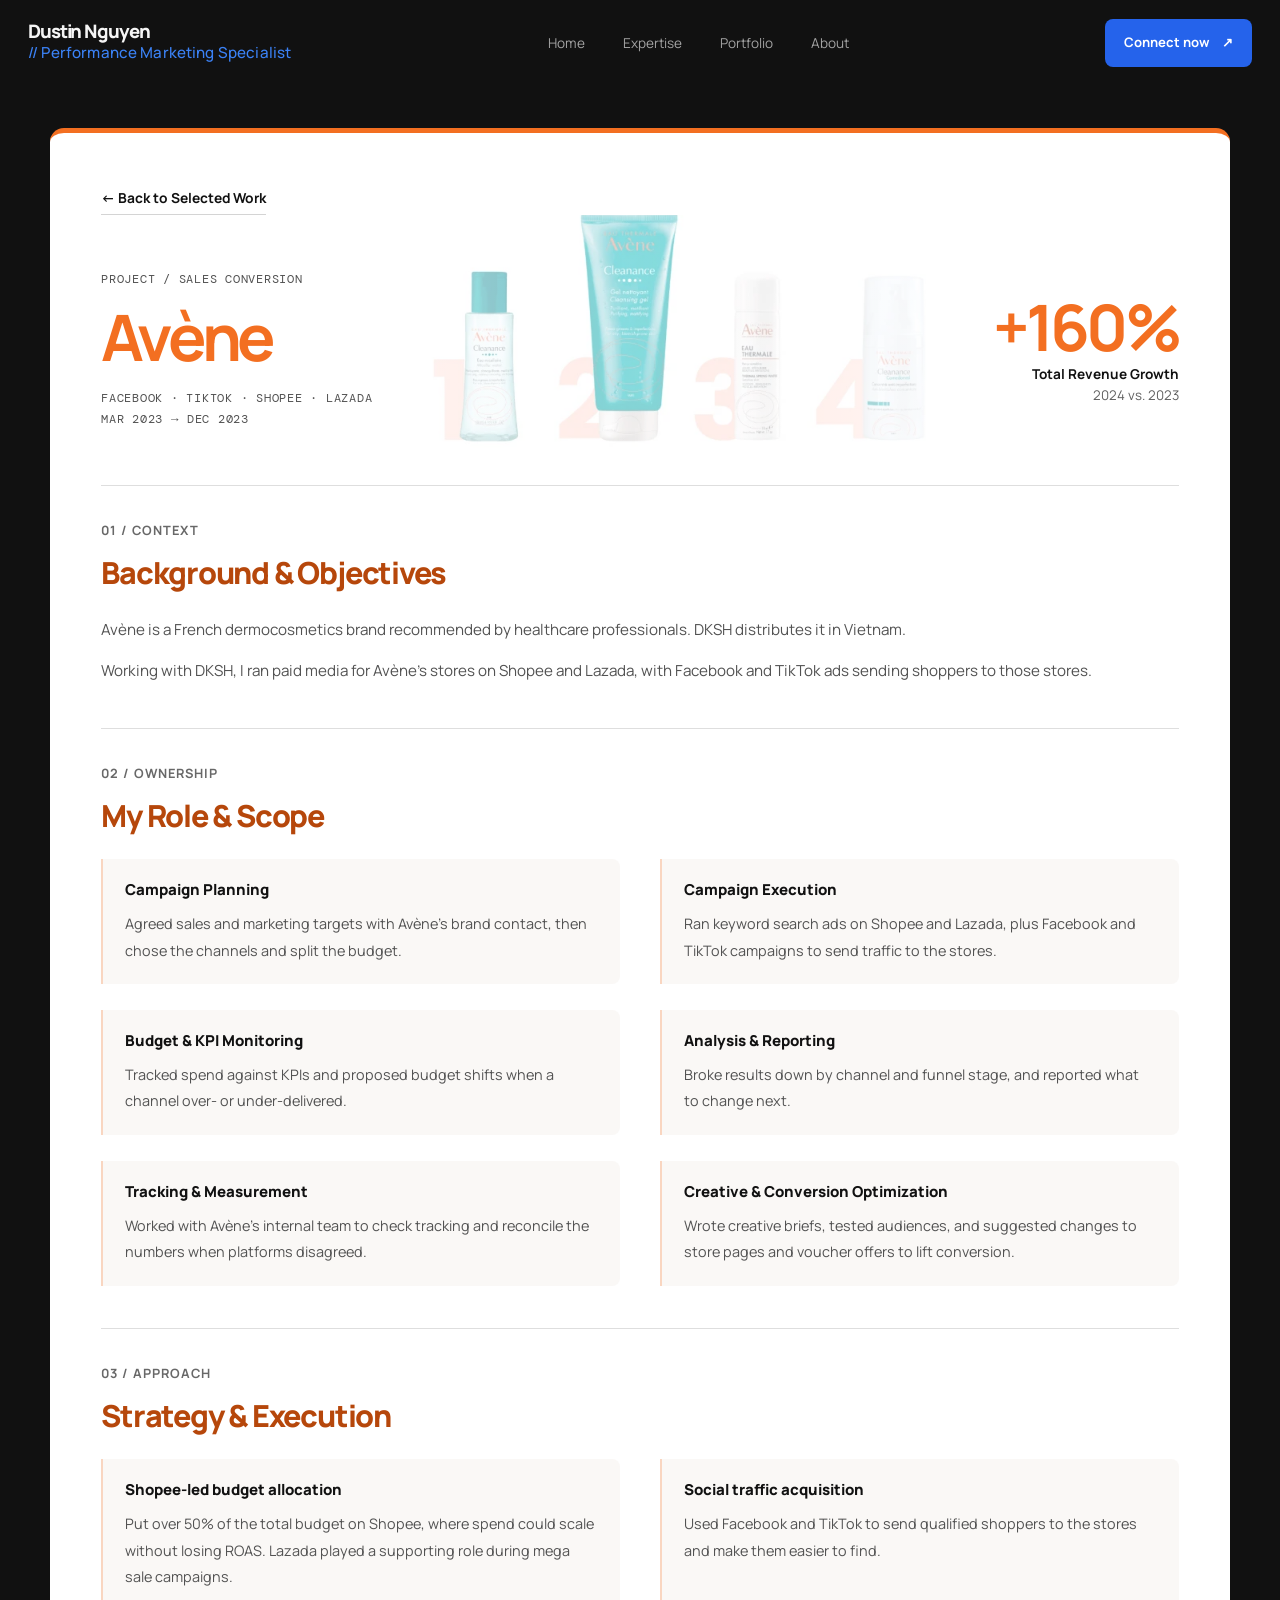
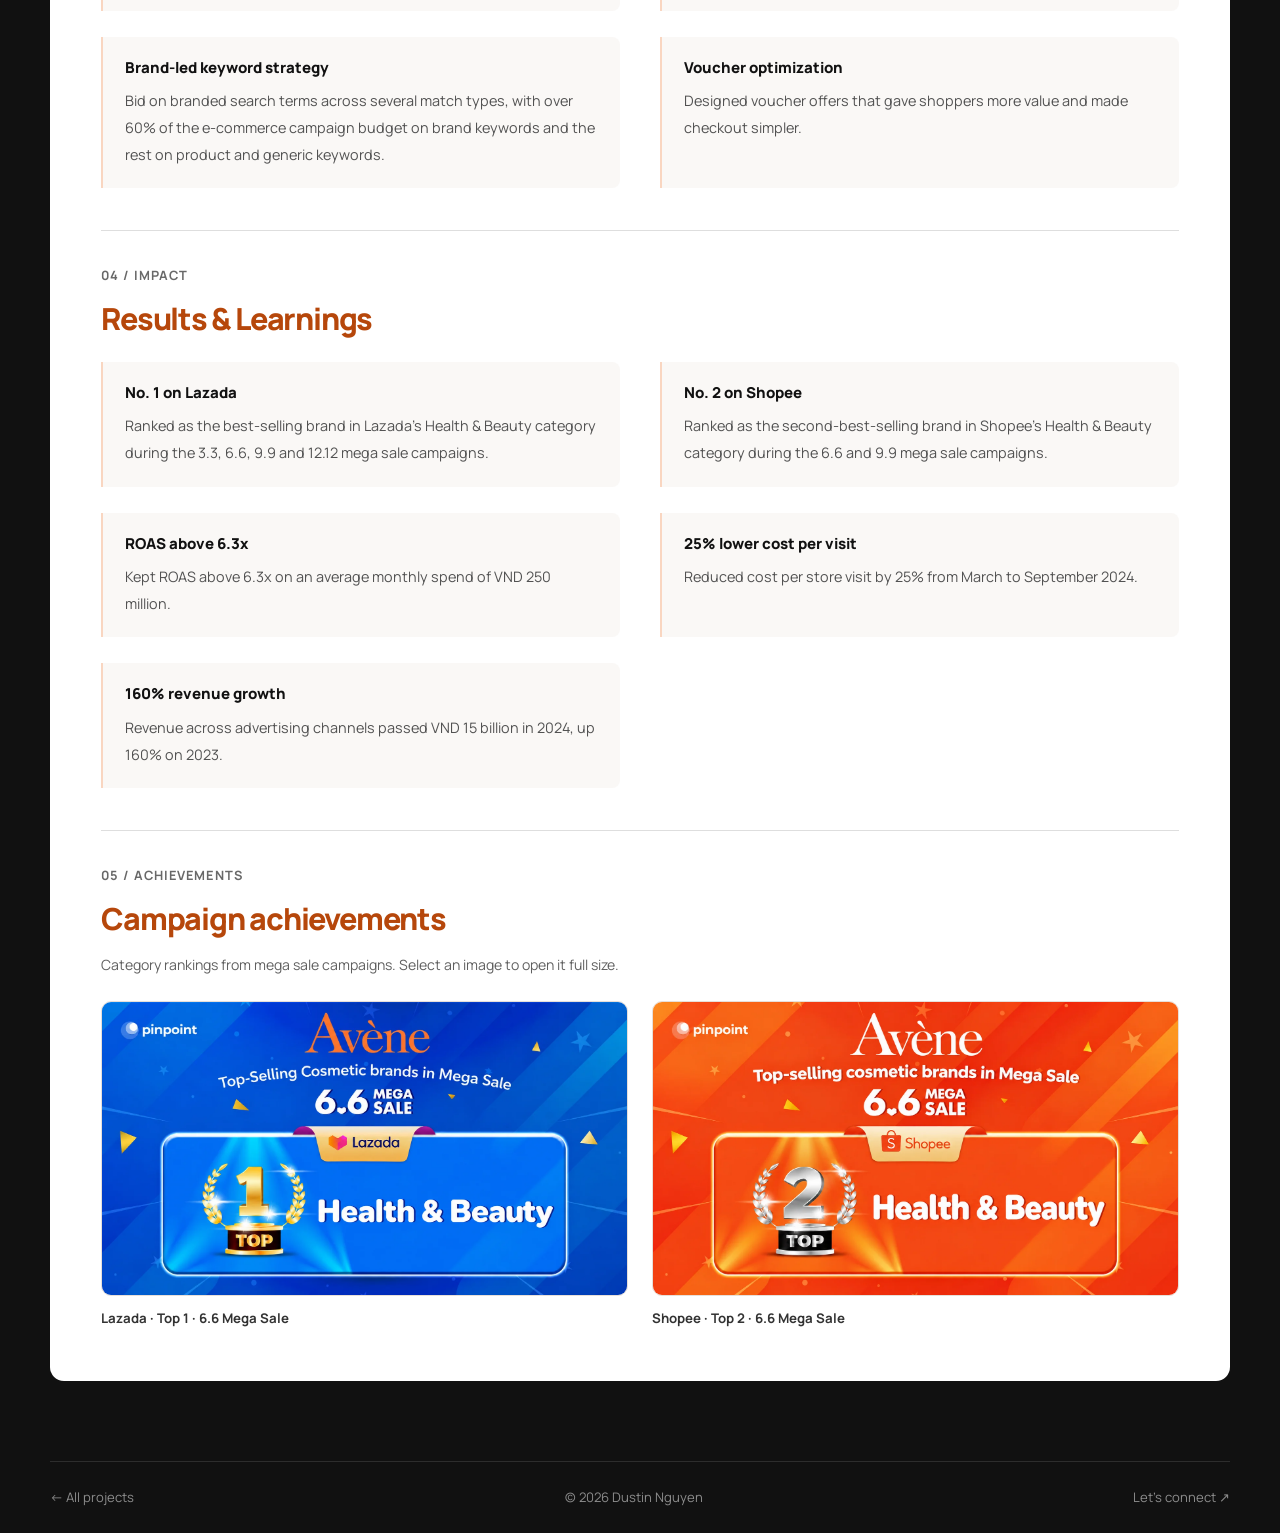
==== commit 9e55b249: "Fix Logitech and Avène project dates; clarify Logitech ROAS and online revenue share Co-Authored-By:" ====
--- a/avene.html
+++ b/avene.html
@@ -4,15 +4,15 @@
   <meta charset="UTF-8" />
   <meta name="viewport" content="width=device-width, initial-scale=1.0" />
   <meta name="description" content="Avène sales conversion case study: +160% revenue growth in 2024 vs. 2023 across Facebook, TikTok, Shopee and Lazada." />
-  <link rel="canonical" href="https://dustinnguyen3301.github.io/Performance-Marketing-Portfolio/avene.html" />
+  <link rel="canonical" href="https://dustinngmarketing.com/avene.html" />
   <link rel="icon" href="favicon.svg" type="image/svg+xml" />
   <link rel="apple-touch-icon" href="apple-touch-icon.png" />
   <meta property="og:type" content="article" />
   <meta property="og:site_name" content="Dustin Nguyen | Performance Marketing Portfolio" />
   <meta property="og:title" content="Avène Case Study | Dustin Nguyen" />
   <meta property="og:description" content="Avène sales conversion case study: +160% revenue growth in 2024 vs. 2023 across Facebook, TikTok, Shopee and Lazada." />
-  <meta property="og:url" content="https://dustinnguyen3301.github.io/Performance-Marketing-Portfolio/avene.html" />
-  <meta property="og:image" content="https://dustinnguyen3301.github.io/Performance-Marketing-Portfolio/og-image.png" />
+  <meta property="og:url" content="https://dustinngmarketing.com/avene.html" />
+  <meta property="og:image" content="https://dustinngmarketing.com/og-image.png" />
   <meta property="og:image:width" content="1200" />
   <meta property="og:image:height" content="630" />
   <meta property="og:image:alt" content="Dustin Nguyen, Performance Marketing Specialist" />
@@ -46,7 +46,7 @@
 <main class="section-wrap case-page-main">
 <section class="case-study project-avene" id="case-avene" aria-labelledby="title-avene">
   <a class="case-back" href="index.html#work">← Back to Selected Work</a>
-  <header class="case-header"><img class="avene-hero-background" src="[data-uri]" alt="" aria-hidden="true" /><div><p class="case-kicker">PROJECT / SALES CONVERSION</p><h1 id="title-avene">Avène</h1><p class="case-channels">FACEBOOK · TIKTOK · SHOPEE · LAZADA<br>DEC 2023 → 2024</p></div>
+  <header class="case-header"><img class="avene-hero-background" src="[data-uri]" alt="" aria-hidden="true" /><div><p class="case-kicker">PROJECT / SALES CONVERSION</p><h1 id="title-avene">Avène</h1><p class="case-channels">FACEBOOK · TIKTOK · SHOPEE · LAZADA<br>MAR 2023 → DEC 2023</p></div>
   <div class="case-result"><strong>+160%</strong><span>Total Revenue Growth</span><small>2024 vs. 2023</small></div></header>
   <div class="case-grid">
     <article><span class="case-number">01 / CONTEXT</span><h2>Background &amp; Objectives</h2>
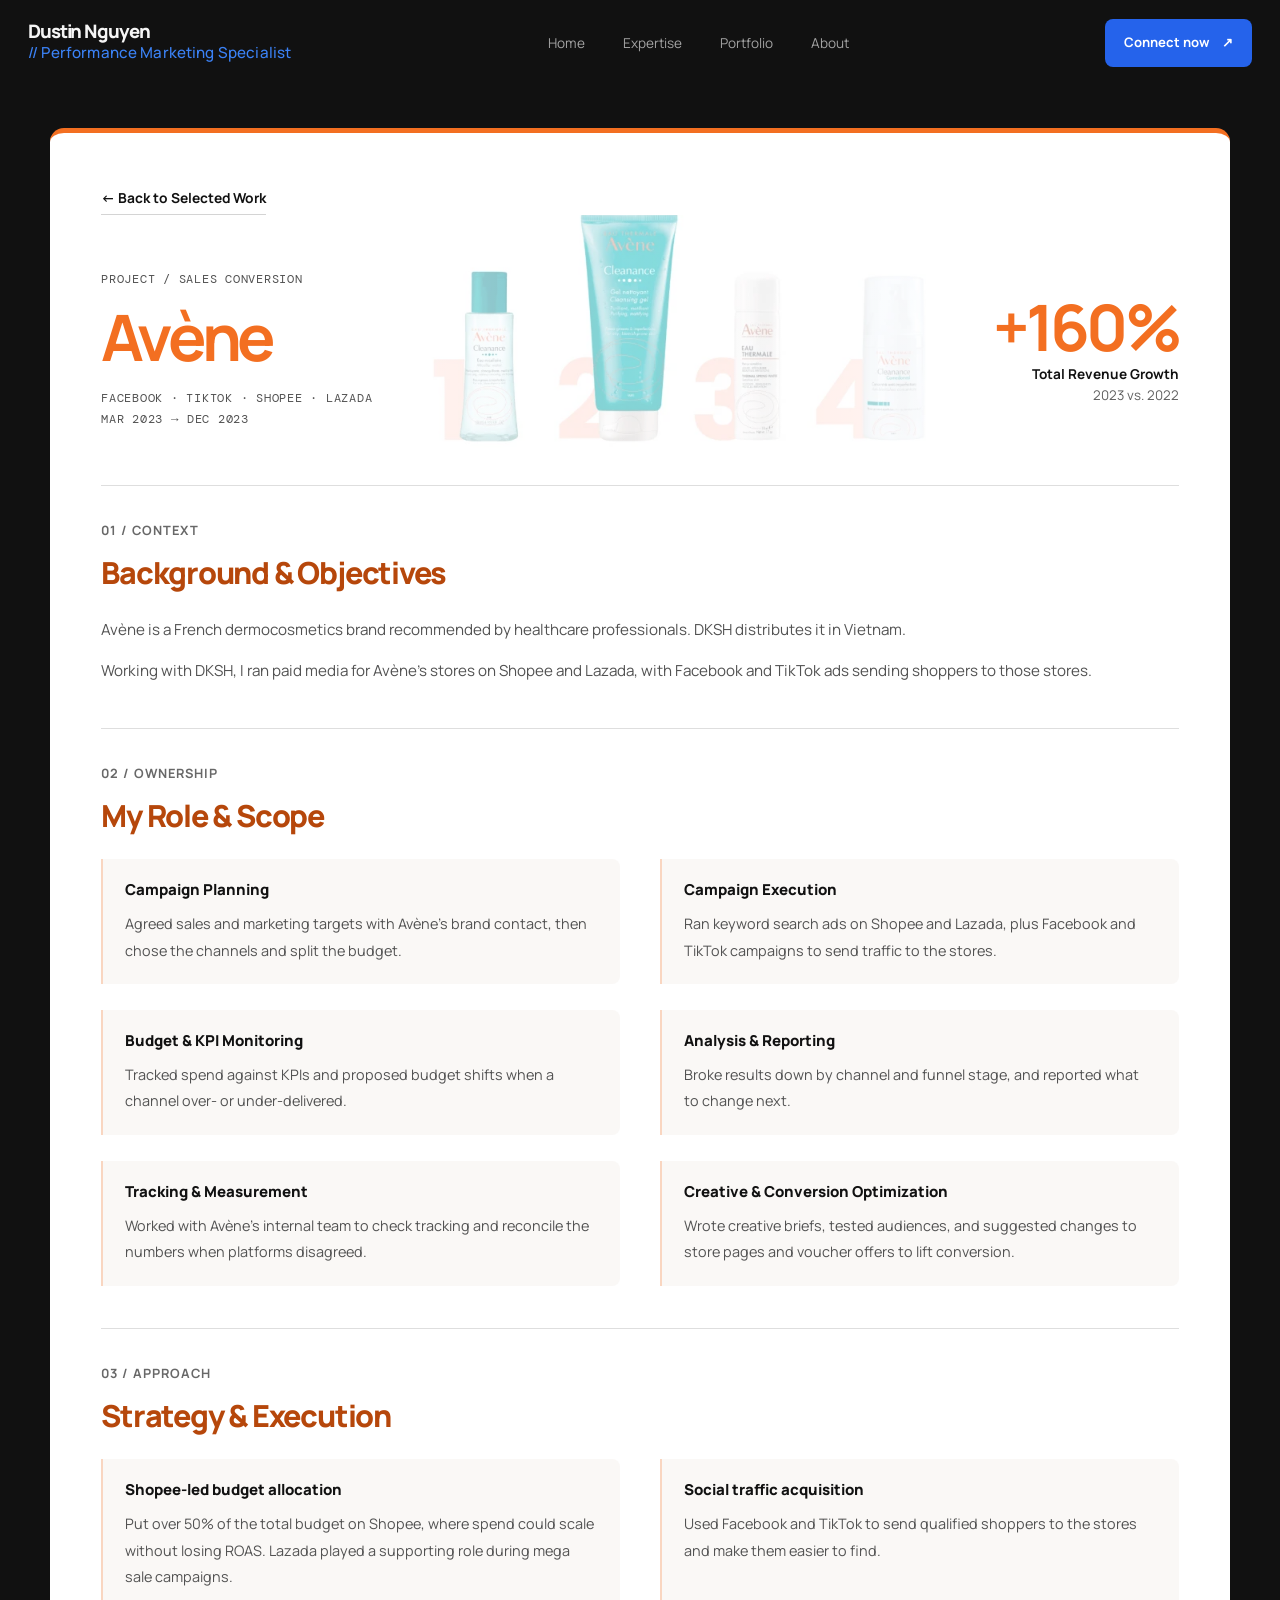
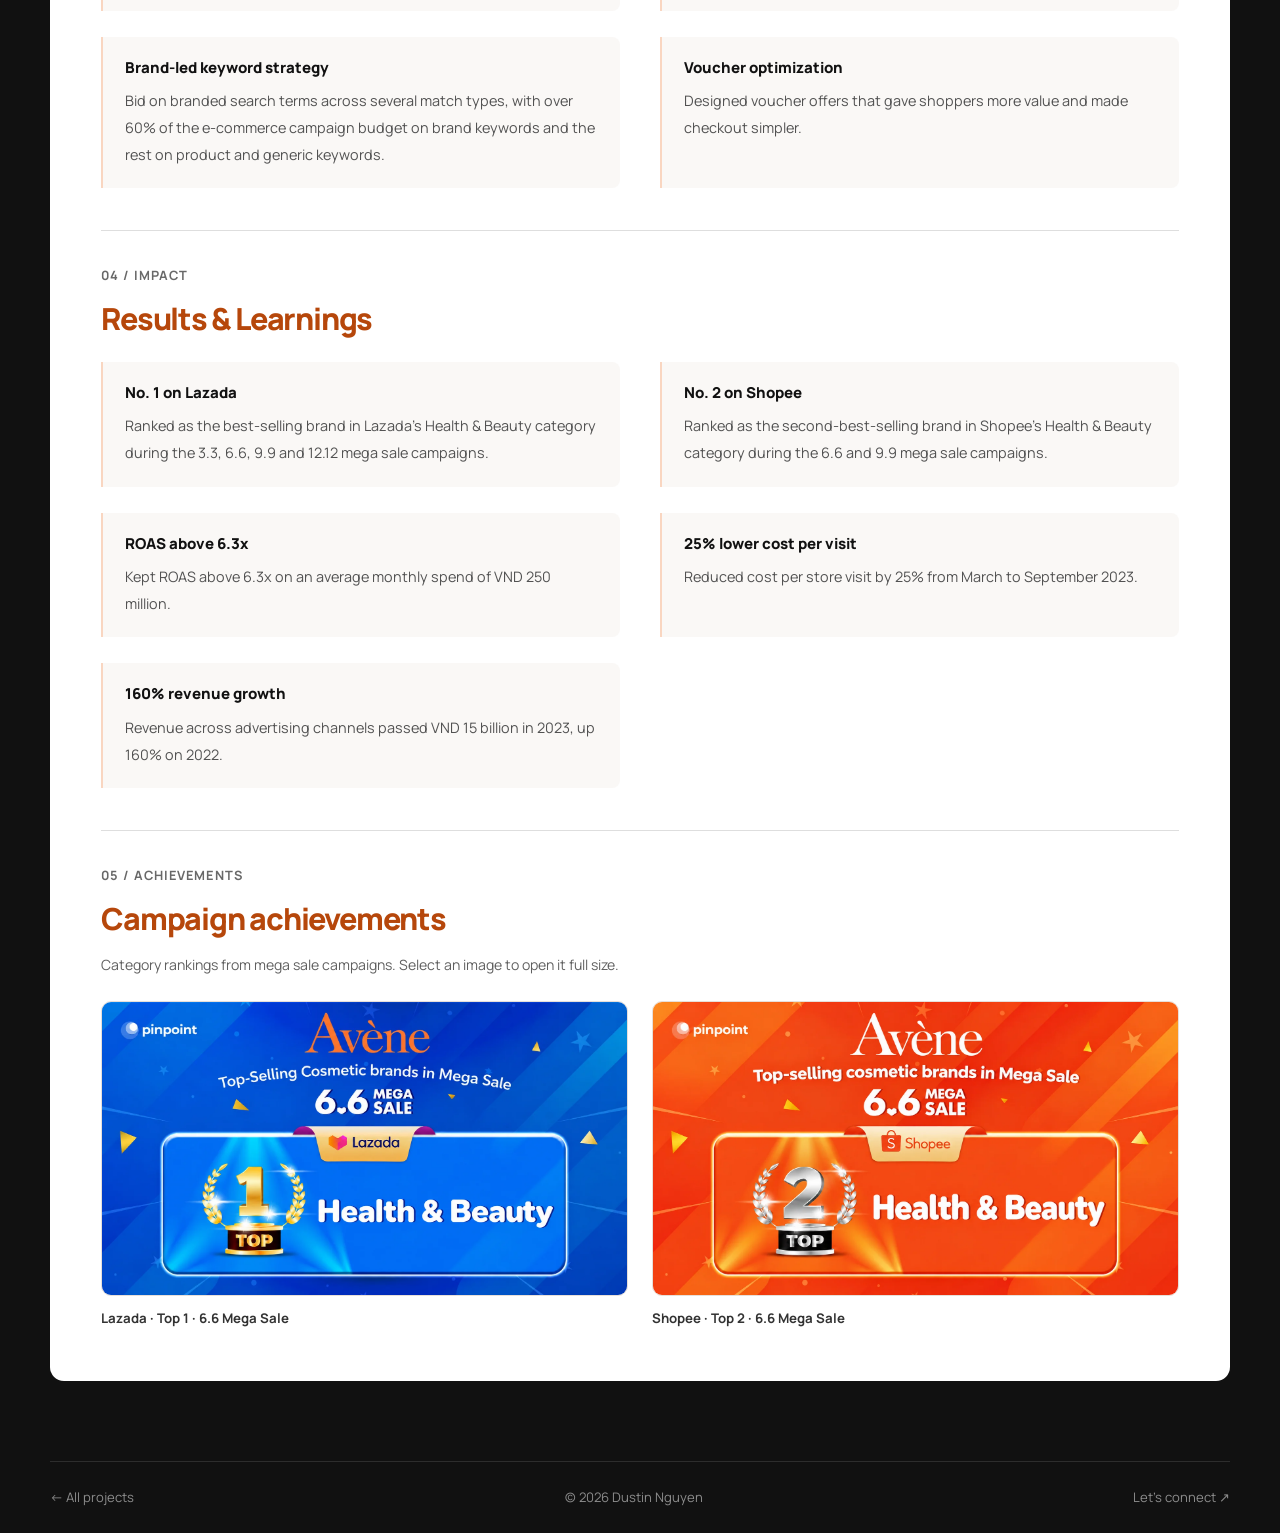
==== commit cd1d2166: "Move Avène results to 2023 to match the Mar–Dec 2023 project period Co-Authored-By: Claude Opus 5.5 " ====
--- a/avene.html
+++ b/avene.html
@@ -3,14 +3,14 @@
 <head>
   <meta charset="UTF-8" />
   <meta name="viewport" content="width=device-width, initial-scale=1.0" />
-  <meta name="description" content="Avène sales conversion case study: +160% revenue growth in 2024 vs. 2023 across Facebook, TikTok, Shopee and Lazada." />
+  <meta name="description" content="Avène sales conversion case study: +160% revenue growth in 2023 vs. 2022 across Facebook, TikTok, Shopee and Lazada." />
   <link rel="canonical" href="https://dustinngmarketing.com/avene.html" />
   <link rel="icon" href="favicon.svg" type="image/svg+xml" />
   <link rel="apple-touch-icon" href="apple-touch-icon.png" />
   <meta property="og:type" content="article" />
   <meta property="og:site_name" content="Dustin Nguyen | Performance Marketing Portfolio" />
   <meta property="og:title" content="Avène Case Study | Dustin Nguyen" />
-  <meta property="og:description" content="Avène sales conversion case study: +160% revenue growth in 2024 vs. 2023 across Facebook, TikTok, Shopee and Lazada." />
+  <meta property="og:description" content="Avène sales conversion case study: +160% revenue growth in 2023 vs. 2022 across Facebook, TikTok, Shopee and Lazada." />
   <meta property="og:url" content="https://dustinngmarketing.com/avene.html" />
   <meta property="og:image" content="https://dustinngmarketing.com/og-image.png" />
   <meta property="og:image:width" content="1200" />
@@ -47,7 +47,7 @@
 <section class="case-study project-avene" id="case-avene" aria-labelledby="title-avene">
   <a class="case-back" href="index.html#work">← Back to Selected Work</a>
   <header class="case-header"><img class="avene-hero-background" src="[data-uri]" alt="" aria-hidden="true" /><div><p class="case-kicker">PROJECT / SALES CONVERSION</p><h1 id="title-avene">Avène</h1><p class="case-channels">FACEBOOK · TIKTOK · SHOPEE · LAZADA<br>MAR 2023 → DEC 2023</p></div>
-  <div class="case-result"><strong>+160%</strong><span>Total Revenue Growth</span><small>2024 vs. 2023</small></div></header>
+  <div class="case-result"><strong>+160%</strong><span>Total Revenue Growth</span><small>2023 vs. 2022</small></div></header>
   <div class="case-grid">
     <article><span class="case-number">01 / CONTEXT</span><h2>Background &amp; Objectives</h2>
       <p class="avene-copy">Avène is a French dermocosmetics brand recommended by healthcare professionals. DKSH distributes it in Vietnam.</p>
@@ -76,8 +76,8 @@
         <div><dt>No. 1 on Lazada</dt><dd>Ranked as the best-selling brand in Lazada’s Health &amp; Beauty category during the 3.3, 6.6, 9.9 and 12.12 mega sale campaigns.</dd></div>
         <div><dt>No. 2 on Shopee</dt><dd>Ranked as the second-best-selling brand in Shopee’s Health &amp; Beauty category during the 6.6 and 9.9 mega sale campaigns.</dd></div>
         <div><dt>ROAS above 6.3x</dt><dd>Kept ROAS above 6.3x on an average monthly spend of VND 250 million.</dd></div>
-        <div><dt>25% lower cost per visit</dt><dd>Reduced cost per store visit by 25% from March to September 2024.</dd></div>
-        <div><dt>160% revenue growth</dt><dd>Revenue across advertising channels passed VND 15 billion in 2024, up 160% on 2023.</dd></div>
+        <div><dt>25% lower cost per visit</dt><dd>Reduced cost per store visit by 25% from March to September 2023.</dd></div>
+        <div><dt>160% revenue growth</dt><dd>Revenue across advertising channels passed VND 15 billion in 2023, up 160% on 2022.</dd></div>
       </dl>
     </article>
   </div>
